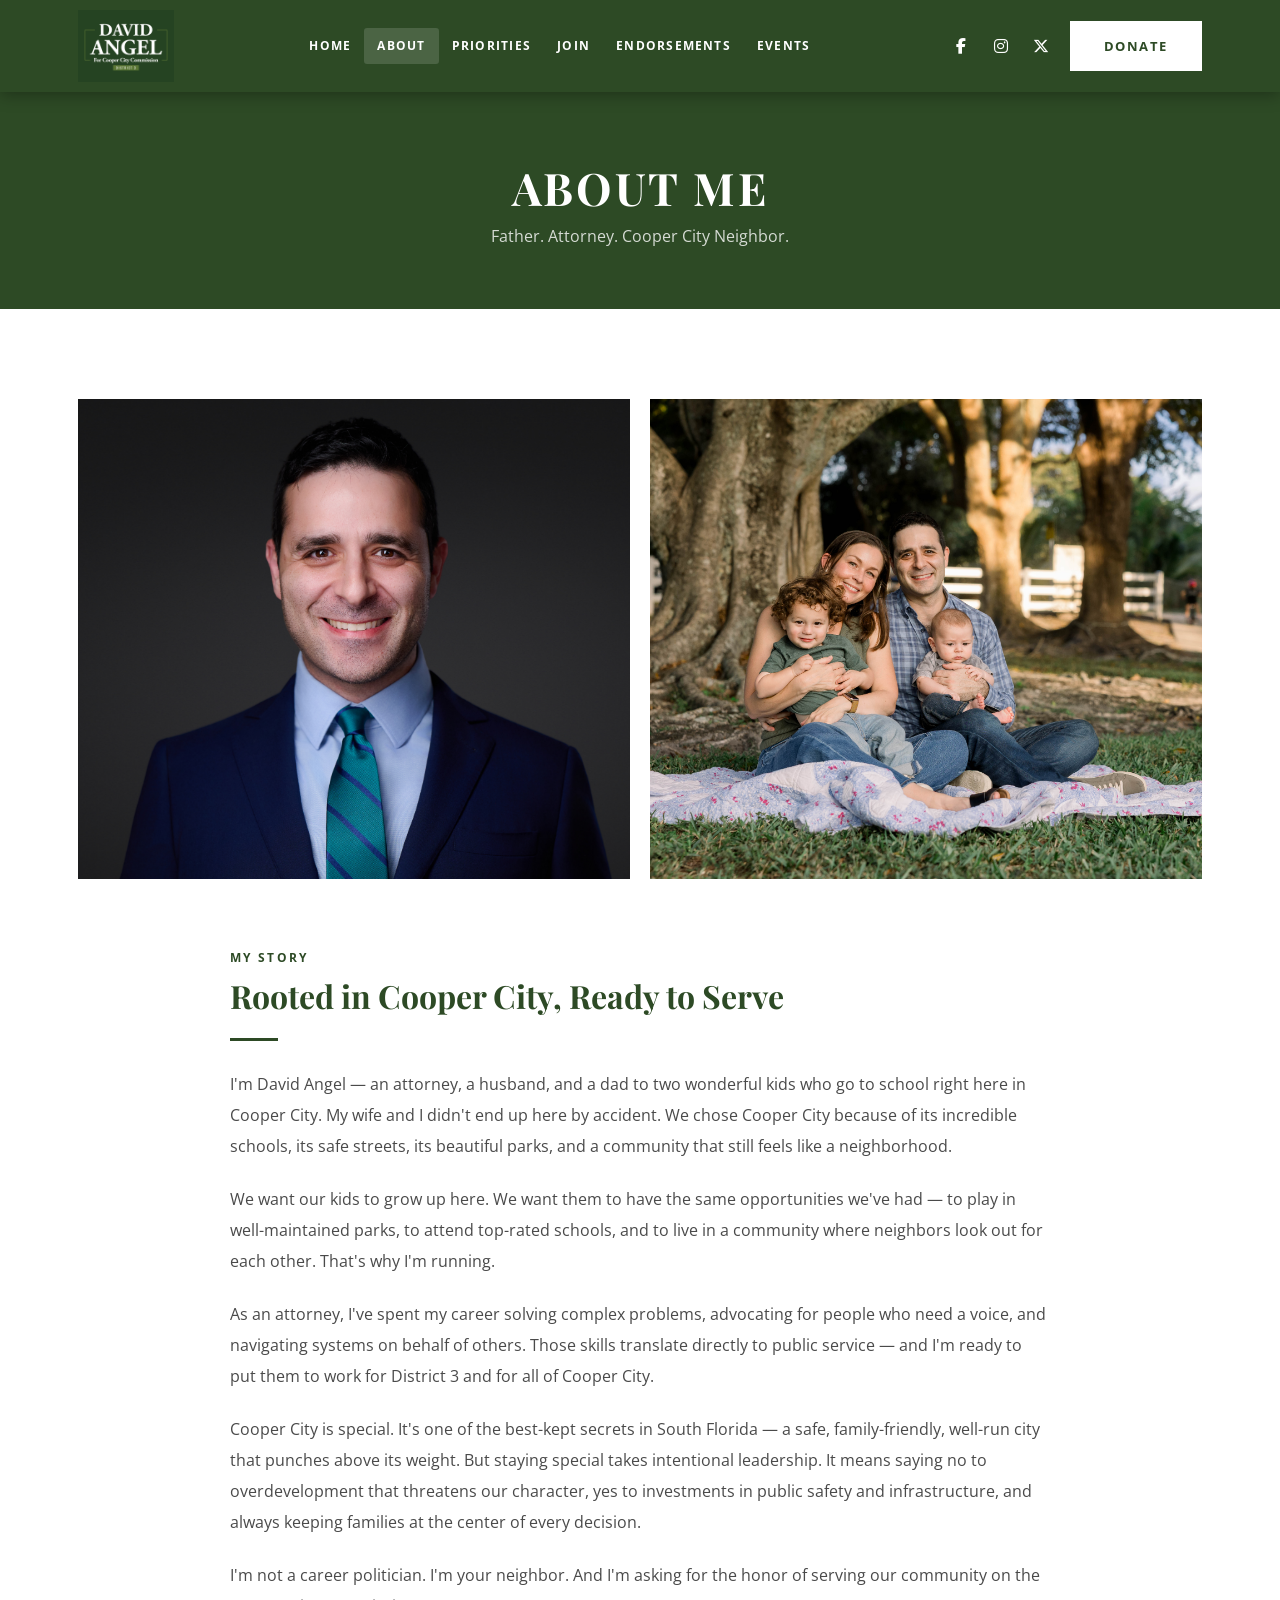
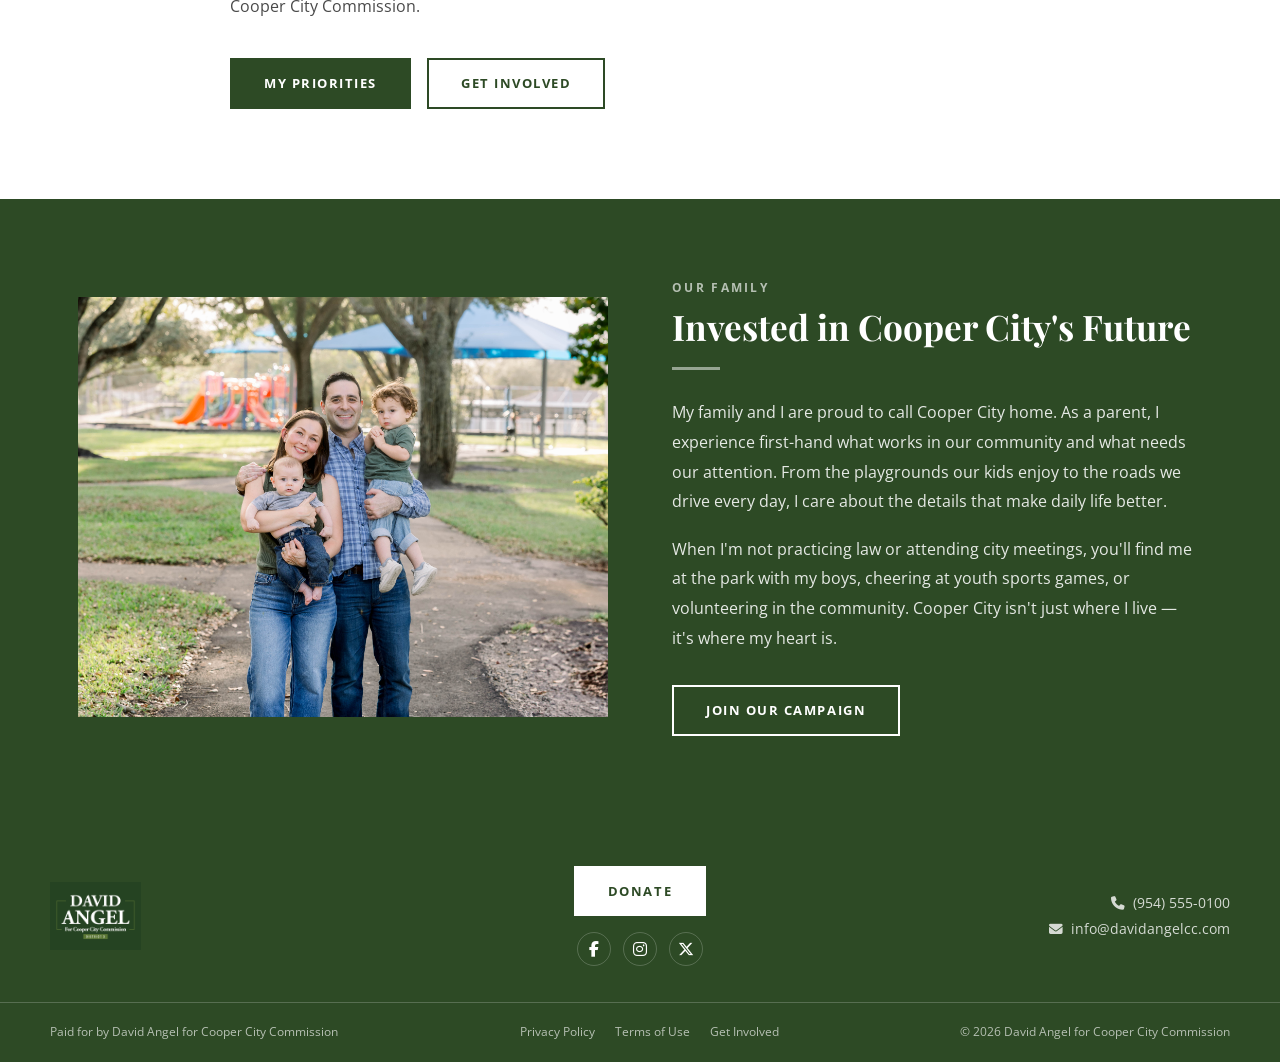
==== about.html @ 79b76c35 "Initial campaign website launch Full static site for David Angel for Cooper City Commission, Distric" ====
<!DOCTYPE html>
<html lang="en">
<head>
  <meta charset="UTF-8" />
  <meta name="viewport" content="width=device-width, initial-scale=1.0" />
  <title>About David Angel — Cooper City Commission District 3</title>
  <meta name="description" content="Learn about David Angel — attorney, father, and Cooper City resident running for Commissioner, District 3." />

  <link rel="preconnect" href="https://fonts.googleapis.com" />
  <link rel="preconnect" href="https://fonts.gstatic.com" crossorigin />
  <link href="https://fonts.googleapis.com/css2?family=Playfair+Display:ital,wght@0,700;0,800;1,700&family=Open+Sans:wght@400;600;700&display=swap" rel="stylesheet" />
  <link rel="stylesheet" href="https://cdnjs.cloudflare.com/ajax/libs/font-awesome/6.5.0/css/all.min.css" crossorigin="anonymous" />
  <link rel="stylesheet" href="css/styles.css" />
</head>
<body>

  <!-- ═══════════════════════════════ HEADER ═══════════════════════════════ -->
  <header class="site-header">
    <div class="header-inner">
      <div class="logo">
        <a href="index.html" aria-label="David Angel for Cooper City Commission — Home">
          <img src="images/ANGEL-BRANDING-FINAL-GREEN copy.png" alt="David Angel for Cooper City Commission, District 3" />
        </a>
      </div>
      <nav class="site-nav" id="site-nav" aria-label="Main navigation">
        <a href="index.html">Home</a>
        <a href="about.html" class="active">About</a>
        <a href="priorities.html">Priorities</a>
        <a href="join.html">Join</a>
        <a href="endorsements.html">Endorsements</a>
        <a href="events.html">Events</a>
      </nav>
      <div class="header-right">
        <div class="social-bar" aria-label="Social media links">
          <a href="#" aria-label="Facebook" target="_blank" rel="noopener"><i class="fab fa-facebook-f"></i></a>
          <a href="#" aria-label="Instagram" target="_blank" rel="noopener"><i class="fab fa-instagram"></i></a>
          <a href="#" aria-label="X / Twitter" target="_blank" rel="noopener"><i class="fab fa-x-twitter"></i></a>
        </div>
        <a href="join.html#donate" class="btn btn-white">Donate</a>
        <button class="hamburger" id="hamburger" aria-label="Toggle navigation" aria-expanded="false" aria-controls="site-nav">
          <span></span><span></span><span></span>
        </button>
      </div>
    </div>
  </header>

  <!-- ════════════════════════════ PAGE HEADER ═════════════════════════════ -->
  <div class="page-header">
    <h1>About Me</h1>
    <p>Father. Attorney. Cooper City Neighbor.</p>
  </div>

  <!-- ══════════════════════════════ PHOTOS ════════════════════════════════ -->
  <section class="section-pad" style="background:var(--white);">
    <div class="container">

      <div class="about-photos">
        <img src="images/About Me top.jpg" alt="David Angel — professional portrait" />
        <img src="images/About Me Bottom.jpg" alt="David Angel with his family" />
      </div>

      <!-- Bio -->
      <div class="about-bio">
        <span class="section-label">My Story</span>
        <h2>Rooted in Cooper City, Ready to Serve</h2>
        <div class="rule"></div>

        <p>
          I'm David Angel — an attorney, a husband, and a dad to two wonderful kids who go to school right here in Cooper City. My wife and I didn't end up here by accident. We chose Cooper City because of its incredible schools, its safe streets, its beautiful parks, and a community that still feels like a neighborhood.
        </p>

        <p>
          We want our kids to grow up here. We want them to have the same opportunities we've had — to play in well-maintained parks, to attend top-rated schools, and to live in a community where neighbors look out for each other. That's why I'm running.
        </p>

        <p>
          As an attorney, I've spent my career solving complex problems, advocating for people who need a voice, and navigating systems on behalf of others. Those skills translate directly to public service — and I'm ready to put them to work for District 3 and for all of Cooper City.
        </p>

        <p>
          Cooper City is special. It's one of the best-kept secrets in South Florida — a safe, family-friendly, well-run city that punches above its weight. But staying special takes intentional leadership. It means saying no to overdevelopment that threatens our character, yes to investments in public safety and infrastructure, and always keeping families at the center of every decision.
        </p>

        <p>
          I'm not a career politician. I'm your neighbor. And I'm asking for the honor of serving our community on the Cooper City Commission.
        </p>

        <div style="display:flex;gap:16px;flex-wrap:wrap;margin-top:36px;">
          <a href="priorities.html" class="btn btn-green">My Priorities</a>
          <a href="join.html" class="btn btn-outline-green">Get Involved</a>
        </div>
      </div>

    </div>
  </section>

  <!-- ══════════════════════════ FAMILY SECTION ═════════════════════════════ -->
  <section style="background:var(--green);color:var(--white);padding:80px 28px;">
    <div class="container">
      <div class="two-col">

        <div class="col-img">
          <img src="images/Home Page Bottom Right.jpg" alt="David Angel and family at Cooper City park" style="width:100%;height:420px;object-fit:cover;" />
        </div>

        <div class="col-text">
          <span class="section-label white">Our Family</span>
          <h2 style="font-size:2.2rem;margin-bottom:20px;">Invested in Cooper City's Future</h2>
          <div class="rule white"></div>
          <p style="opacity:0.88;line-height:1.85;margin-bottom:18px;">
            My family and I are proud to call Cooper City home. As a parent, I experience first-hand what works in our community and what needs our attention. From the playgrounds our kids enjoy to the roads we drive every day, I care about the details that make daily life better.
          </p>
          <p style="opacity:0.88;line-height:1.85;margin-bottom:32px;">
            When I'm not practicing law or attending city meetings, you'll find me at the park with my boys, cheering at youth sports games, or volunteering in the community. Cooper City isn't just where I live — it's where my heart is.
          </p>
          <a href="join.html" class="btn btn-outline-white">Join Our Campaign</a>
        </div>

      </div>
    </div>
  </section>

  <!-- ═══════════════════════════════ FOOTER ═══════════════════════════════ -->
  <footer class="site-footer">
    <div class="footer-top">
      <div class="footer-top-inner">
        <div class="footer-logo">
          <img src="images/ANGEL-BRANDING-FINAL-GREEN copy.png" alt="David Angel for Cooper City Commission" />
        </div>
        <div class="footer-donate">
          <a href="join.html#donate" class="btn btn-white footer-donate-btn">Donate</a>
          <div class="footer-social" aria-label="Social media">
            <a href="#" aria-label="Facebook" target="_blank" rel="noopener"><i class="fab fa-facebook-f"></i></a>
            <a href="#" aria-label="Instagram" target="_blank" rel="noopener"><i class="fab fa-instagram"></i></a>
            <a href="#" aria-label="X / Twitter" target="_blank" rel="noopener"><i class="fab fa-x-twitter"></i></a>
          </div>
        </div>
        <div class="footer-contact">
          <a href="tel:9545550100"><i class="fas fa-phone" aria-hidden="true"></i>&nbsp; (954) 555-0100</a><br/>
          <a href="mailto:info@davidangelcc.com"><i class="fas fa-envelope" aria-hidden="true"></i>&nbsp; info@davidangelcc.com</a>
        </div>
      </div>
    </div>
    <div class="footer-bottom">
      <div class="footer-bottom-inner">
        <span>Paid for by David Angel for Cooper City Commission</span>
        <div class="footer-links">
          <a href="privacy.html">Privacy Policy</a>
          <a href="privacy.html#terms">Terms of Use</a>
          <a href="join.html">Get Involved</a>
        </div>
        <span>&copy; 2026 David Angel for Cooper City Commission</span>
      </div>
    </div>
  </footer>

  <script src="js/main.js"></script>
</body>
</html>
---- css/styles.css ----
/* ============================================================
   DAVID ANGEL FOR COOPER CITY COMMISSION
   Primary: #2D4A25 (Forest Green)  |  Secondary: #FFFFFF
   ============================================================ */

:root {
  --green:       #2D4A25;
  --green-dark:  #1e3319;
  --green-mid:   #3a5e30;
  --green-light: #4a7a3d;
  --white:       #ffffff;
  --off-white:   #f5f3ee;
  --cream:       #ede9e0;
  --text-dark:   #1a1a1a;
  --text-mid:    #4a4a4a;
  --text-light:  #767676;
  --rule:        rgba(45, 74, 37, 0.15);
  --rule-white:  rgba(255, 255, 255, 0.2);
}

/* ── RESET & BASE ───────────────────────────────────────────── */
*, *::before, *::after { margin: 0; padding: 0; box-sizing: border-box; }

html { scroll-behavior: smooth; font-size: 16px; }

body {
  font-family: 'Open Sans', system-ui, sans-serif;
  color: var(--text-dark);
  background: var(--off-white);
  line-height: 1.6;
  -webkit-font-smoothing: antialiased;
}

img { display: block; max-width: 100%; }

a { color: inherit; }

/* ── TYPOGRAPHY ─────────────────────────────────────────────── */
h1, h2, h3, h4 {
  font-family: 'Playfair Display', Georgia, serif;
  line-height: 1.15;
}

/* ── UTILITY CLASSES ────────────────────────────────────────── */
.container {
  max-width: 1180px;
  margin: 0 auto;
  padding: 0 28px;
}

.section-pad { padding: 90px 28px; }

.two-col {
  display: grid;
  grid-template-columns: 1fr 1fr;
  gap: 64px;
  align-items: center;
}

.two-col.reverse { grid-auto-flow: dense; }
.two-col.reverse .col-img { grid-column: 1; }
.two-col.reverse .col-text { grid-column: 2; }

/* ── BUTTONS ────────────────────────────────────────────────── */
.btn {
  display: inline-block;
  font-family: 'Open Sans', sans-serif;
  font-size: 0.8rem;
  font-weight: 700;
  letter-spacing: 0.12em;
  text-transform: uppercase;
  text-decoration: none;
  padding: 13px 32px;
  border: 2px solid transparent;
  cursor: pointer;
  transition: background 0.22s, color 0.22s, border-color 0.22s, transform 0.12s;
}

.btn:active { transform: translateY(1px); }

.btn-white {
  background: var(--white);
  color: var(--green);
  border-color: var(--white);
}
.btn-white:hover {
  background: var(--off-white);
  border-color: var(--off-white);
}

.btn-green {
  background: var(--green);
  color: var(--white);
  border-color: var(--green);
}
.btn-green:hover {
  background: var(--green-dark);
  border-color: var(--green-dark);
}

.btn-outline-white {
  background: transparent;
  color: var(--white);
  border-color: var(--white);
}
.btn-outline-white:hover {
  background: var(--white);
  color: var(--green);
}

.btn-outline-green {
  background: transparent;
  color: var(--green);
  border-color: var(--green);
}
.btn-outline-green:hover {
  background: var(--green);
  color: var(--white);
}

/* ── HEADER ─────────────────────────────────────────────────── */
.site-header {
  background: var(--green);
  position: sticky;
  top: 0;
  z-index: 1000;
  box-shadow: 0 2px 16px rgba(0,0,0,0.35);
}

.header-inner {
  max-width: 1180px;
  margin: 0 auto;
  padding: 10px 28px;
  display: flex;
  align-items: center;
  justify-content: space-between;
  gap: 16px;
}

.logo { flex-shrink: 0; }
.logo a { display: block; }
.logo img { height: 72px; width: auto; }

/* Nav */
.site-nav { display: flex; align-items: center; }

.site-nav a {
  color: var(--white);
  text-decoration: none;
  font-size: 0.78rem;
  font-weight: 700;
  letter-spacing: 0.1em;
  text-transform: uppercase;
  padding: 8px 13px;
  border-radius: 3px;
  transition: background 0.2s;
}

.site-nav a:hover,
.site-nav a.active {
  background: rgba(255,255,255,0.14);
}

/* Header right */
.header-right {
  display: flex;
  align-items: center;
  gap: 14px;
  flex-shrink: 0;
}

.social-bar {
  display: flex;
  gap: 10px;
}

.social-bar a {
  color: var(--white);
  text-decoration: none;
  font-size: 1rem;
  width: 30px;
  height: 30px;
  display: flex;
  align-items: center;
  justify-content: center;
  border-radius: 50%;
  transition: background 0.2s;
}

.social-bar a:hover { background: rgba(255,255,255,0.15); }

/* Hamburger */
.hamburger {
  display: none;
  flex-direction: column;
  gap: 5px;
  background: none;
  border: none;
  cursor: pointer;
  padding: 6px;
  border-radius: 4px;
}
.hamburger span {
  display: block;
  width: 24px;
  height: 2px;
  background: var(--white);
  border-radius: 2px;
  transition: 0.3s;
}
.hamburger.open span:nth-child(1) { transform: rotate(45deg) translate(5px, 5px); }
.hamburger.open span:nth-child(2) { opacity: 0; }
.hamburger.open span:nth-child(3) { transform: rotate(-45deg) translate(5px, -5px); }

/* ── HERO ────────────────────────────────────────────────────── */
.hero {
  background-color: var(--off-white);
  background-image:
    linear-gradient(rgba(245, 243, 238, 0.88), rgba(245, 243, 238, 0.88)),
    url('../images/hero-bg-suburban-homes.jpg');
  background-size: cover;
  background-position: center;
  color: var(--text-dark);
  overflow: hidden;
}

.hero-inner {
  max-width: 1180px;
  margin: 0 auto;
  display: grid;
  grid-template-columns: 1fr 1fr;
  min-height: 580px;
}

.hero-text {
  display: flex;
  flex-direction: column;
  justify-content: center;
  padding: 70px 60px 70px 28px;
}

.hero-eyebrow {
  font-size: 0.75rem;
  font-weight: 700;
  letter-spacing: 0.18em;
  text-transform: uppercase;
  color: var(--green);
  margin-bottom: 18px;
  display: flex;
  align-items: center;
  gap: 10px;
}

.hero-eyebrow::before {
  content: '';
  display: block;
  width: 30px;
  height: 2px;
  background: var(--green);
  opacity: 0.5;
}

.hero-text h1 {
  font-size: 3.4rem;
  font-weight: 700;
  line-height: 1.05;
  text-transform: uppercase;
  letter-spacing: 0.02em;
  margin-bottom: 20px;
  color: var(--green);
}

.hero-text .subhead {
  font-family: 'Open Sans', sans-serif;
  font-size: 1rem;
  font-weight: 400;
  letter-spacing: 0.05em;
  text-transform: uppercase;
  color: var(--text-mid);
  margin-bottom: 32px;
  line-height: 1.6;
}

.hero-contact {
  font-size: 0.83rem;
  color: var(--text-light);
  margin-bottom: 36px;
  display: flex;
  gap: 24px;
  flex-wrap: wrap;
}

.hero-contact a {
  text-decoration: none;
  color: var(--text-mid);
  display: flex;
  align-items: center;
  gap: 7px;
  transition: color 0.2s;
}
.hero-contact a i { color: var(--green); }
.hero-contact a:hover { color: var(--green); }

.hero-cta { display: flex; gap: 14px; flex-wrap: wrap; }

.hero-image {
  position: relative;
  overflow: hidden;
}
.hero-image img {
  width: 100%;
  height: 100%;
  object-fit: cover;
  object-position: top center;
}

/* ── PAGE HEADER (inner pages) ──────────────────────────────── */
.page-header {
  background: var(--green);
  color: var(--white);
  padding: 70px 28px 60px;
  text-align: center;
}
.page-header h1 {
  font-size: 2.8rem;
  text-transform: uppercase;
  letter-spacing: 0.06em;
  margin-bottom: 10px;
}
.page-header p {
  font-size: 1rem;
  opacity: 0.8;
  max-width: 560px;
  margin: 0 auto;
}

/* ── DIVIDER ────────────────────────────────────────────────── */
.rule {
  width: 48px;
  height: 3px;
  background: var(--green);
  margin: 0 0 28px;
}
.rule.white {
  background: rgba(255,255,255,0.5);
}
.rule.center { margin: 0 auto 28px; }

/* ── SECTION: ABOUT INTRO (Home) ───────────────────────────── */
.section-about {
  background: var(--white);
}

.section-about .col-text h2 {
  font-size: 2.2rem;
  color: var(--green);
  margin-bottom: 24px;
}
.section-about .col-text p {
  color: var(--text-mid);
  font-size: 1rem;
  line-height: 1.85;
  margin-bottom: 18px;
}
.section-about .col-img img {
  width: 100%;
  height: 480px;
  object-fit: cover;
  object-position: top center;
}

/* ── SECTION: PRIORITIES (Home) ─────────────────────────────── */
.section-priorities {
  background: var(--off-white);
  color: var(--text-dark);
}

.section-priorities .col-text h2 {
  font-size: 2.2rem;
  text-transform: uppercase;
  letter-spacing: 0.04em;
  margin-bottom: 28px;
  color: var(--green);
}

.priority-list {
  list-style: none;
  margin-bottom: 36px;
}
.priority-list li {
  padding: 16px 0;
  border-bottom: 1px solid var(--rule);
  font-size: 0.9rem;
  font-weight: 700;
  letter-spacing: 0.1em;
  text-transform: uppercase;
  display: flex;
  align-items: center;
  gap: 14px;
  color: var(--text-dark);
}
.priority-list li:first-child { border-top: 1px solid var(--rule); }
.priority-list li .icon {
  width: 36px;
  height: 36px;
  border-radius: 50%;
  background: var(--green);
  color: var(--white);
  display: flex;
  align-items: center;
  justify-content: center;
  flex-shrink: 0;
  font-size: 0.9rem;
}

.section-priorities .col-img img {
  width: 100%;
  height: 480px;
  object-fit: cover;
}

/* ── SECTION: JOIN / CTA (Home) ─────────────────────────────── */
.section-join-home {
  background: var(--white);
}

.section-join-home .container {
  max-width: 1180px;
  margin: 0 auto;
}

/* Signup card */
.signup-card {
  background: var(--white);
  padding: 44px 40px;
  box-shadow: 0 4px 24px rgba(0,0,0,0.07);
}

.signup-card h3 {
  font-size: 1.5rem;
  color: var(--green);
  margin-bottom: 6px;
}
.signup-card .card-sub {
  font-size: 0.85rem;
  color: var(--text-light);
  margin-bottom: 28px;
}

.form-group { margin-bottom: 16px; }

.form-group label {
  display: block;
  font-size: 0.72rem;
  font-weight: 700;
  letter-spacing: 0.1em;
  text-transform: uppercase;
  color: var(--text-mid);
  margin-bottom: 6px;
}

.form-group input,
.form-group select,
.form-group textarea {
  width: 100%;
  padding: 11px 15px;
  border: 1px solid #d4d0c8;
  font-family: 'Open Sans', sans-serif;
  font-size: 0.95rem;
  color: var(--text-dark);
  background: var(--white);
  outline: none;
  border-radius: 2px;
  transition: border-color 0.2s;
}

.form-group input:focus,
.form-group select:focus,
.form-group textarea:focus {
  border-color: var(--green);
}

.form-row {
  display: grid;
  grid-template-columns: 1fr 1fr;
  gap: 14px;
}

.btn-submit {
  width: 100%;
  margin-top: 8px;
  padding: 14px;
  font-size: 0.82rem;
}

.legal-copy {
  font-size: 0.68rem;
  color: var(--text-light);
  margin-top: 14px;
  line-height: 1.5;
}

/* Key dates */
.key-dates-card {
  background: var(--green);
  color: var(--white);
  padding: 44px 40px;
  height: 100%;
}

.key-dates-card h3 {
  font-size: 1.5rem;
  text-transform: uppercase;
  letter-spacing: 0.06em;
  margin-bottom: 28px;
}

.date-item {
  display: flex;
  gap: 18px;
  align-items: flex-start;
  padding: 16px 0;
  border-bottom: 1px solid var(--rule-white);
}
.date-item:first-of-type { border-top: 1px solid var(--rule-white); }

.date-box {
  background: rgba(255,255,255,0.12);
  padding: 8px 10px;
  text-align: center;
  min-width: 52px;
  flex-shrink: 0;
}
.date-box .month {
  display: block;
  font-size: 0.6rem;
  text-transform: uppercase;
  letter-spacing: 0.12em;
  opacity: 0.8;
}
.date-box .day {
  display: block;
  font-family: 'Playfair Display', serif;
  font-size: 1.5rem;
  font-weight: 700;
  line-height: 1.1;
}

.date-info .event-name {
  font-weight: 700;
  font-size: 0.85rem;
  letter-spacing: 0.04em;
  text-transform: uppercase;
  display: block;
  margin-bottom: 3px;
}
.date-info .event-desc {
  font-size: 0.8rem;
  opacity: 0.75;
}

/* ── FOOTER ─────────────────────────────────────────────────── */
.site-footer {
  background: var(--green);
  color: var(--white);
}

.footer-top {
  padding: 50px 28px 36px;
  border-bottom: 1px solid var(--rule-white);
}

.footer-top-inner {
  max-width: 1180px;
  margin: 0 auto;
  display: grid;
  grid-template-columns: 1fr auto 1fr;
  gap: 40px;
  align-items: center;
}

.footer-logo img { height: 68px; width: auto; }

.footer-donate { text-align: center; }

.footer-contact {
  text-align: right;
  font-size: 0.85rem;
  line-height: 1.9;
  opacity: 0.8;
}
.footer-contact a {
  text-decoration: none;
  transition: opacity 0.2s;
}
.footer-contact a:hover { opacity: 1; }

.footer-donate-btn {
  display: block;
  margin-bottom: 16px;
}

.footer-social { display: flex; justify-content: center; gap: 12px; }

.footer-social a {
  color: var(--white);
  text-decoration: none;
  font-size: 1rem;
  width: 34px;
  height: 34px;
  display: flex;
  align-items: center;
  justify-content: center;
  border-radius: 50%;
  border: 1px solid var(--rule-white);
  transition: background 0.2s, border-color 0.2s;
}
.footer-social a:hover {
  background: rgba(255,255,255,0.15);
  border-color: rgba(255,255,255,0.4);
}

.footer-bottom {
  padding: 20px 28px;
}
.footer-bottom-inner {
  max-width: 1180px;
  margin: 0 auto;
  display: flex;
  justify-content: space-between;
  align-items: center;
  gap: 16px;
  flex-wrap: wrap;
  font-size: 0.73rem;
  opacity: 0.65;
}
.footer-links { display: flex; gap: 20px; flex-wrap: wrap; }
.footer-links a {
  text-decoration: none;
  transition: opacity 0.2s;
}
.footer-links a:hover { opacity: 1; }

/* ── ABOUT PAGE ──────────────────────────────────────────────── */
.about-photos {
  display: grid;
  grid-template-columns: 1fr 1fr;
  gap: 20px;
  margin-bottom: 70px;
}

.about-photos img {
  width: 100%;
  height: 480px;
  object-fit: cover;
  object-position: top center;
}

.about-bio {
  max-width: 820px;
  margin: 0 auto;
}

.about-bio h2 {
  font-size: 2rem;
  color: var(--green);
  margin-bottom: 24px;
}

.about-bio p {
  font-size: 1.02rem;
  line-height: 1.9;
  color: var(--text-mid);
  margin-bottom: 22px;
}

/* ── PRIORITIES PAGE ─────────────────────────────────────────── */
.priority-section {
  padding: 80px 28px;
}
.priority-section:nth-child(even) { background: var(--off-white); }
.priority-section:nth-child(odd) { background: var(--white); }

.priority-section .num {
  font-family: 'Playfair Display', serif;
  font-size: 5rem;
  font-weight: 700;
  color: var(--green);
  opacity: 0.12;
  line-height: 1;
  margin-bottom: -20px;
}

.priority-section h2 {
  font-size: 2rem;
  color: var(--green);
  margin-bottom: 20px;
}

.priority-section p {
  font-size: 1rem;
  line-height: 1.85;
  color: var(--text-mid);
  margin-bottom: 18px;
}

.priority-section img {
  width: 100%;
  height: 420px;
  object-fit: cover;
}

/* ── JOIN PAGE ───────────────────────────────────────────────── */
.join-hero {
  position: relative;
  overflow: hidden;
  min-height: 340px;
  display: flex;
  align-items: center;
  background: var(--green);
}

.join-hero img {
  position: absolute;
  inset: 0;
  width: 100%;
  height: 100%;
  object-fit: cover;
  opacity: 0.2;
}

.join-hero-text {
  position: relative;
  z-index: 2;
  color: var(--white);
  padding: 60px 28px;
  max-width: 660px;
  margin: 0 auto;
  text-align: center;
}

.join-hero-text h1 {
  font-size: 2.6rem;
  text-transform: uppercase;
  letter-spacing: 0.05em;
  margin-bottom: 14px;
}

.join-hero-text p {
  font-size: 1rem;
  opacity: 0.85;
  line-height: 1.7;
}

.join-content {
  background: var(--off-white);
  padding: 80px 28px;
}

.join-inner {
  max-width: 1180px;
  margin: 0 auto;
  display: grid;
  grid-template-columns: 1fr 1fr;
  gap: 60px;
  align-items: start;
}

.join-copy h2 {
  font-size: 2rem;
  color: var(--green);
  margin-bottom: 22px;
}

.join-copy p {
  font-size: 1rem;
  line-height: 1.85;
  color: var(--text-mid);
  margin-bottom: 20px;
}

.join-copy .ways {
  list-style: none;
  margin-top: 28px;
}

.join-copy .ways li {
  display: flex;
  gap: 14px;
  padding: 14px 0;
  border-bottom: 1px solid var(--rule);
  font-size: 0.9rem;
  color: var(--text-mid);
}
.join-copy .ways li:first-child { border-top: 1px solid var(--rule); }

.join-copy .ways li .way-icon {
  color: var(--green);
  font-size: 1rem;
  margin-top: 2px;
  flex-shrink: 0;
}

.join-copy .ways li strong { display: block; color: var(--green); margin-bottom: 3px; }

/* ── ENDORSEMENTS PAGE ───────────────────────────────────────── */
.endorsements-section {
  padding: 80px 28px;
  background: var(--white);
}

.endorsement-group {
  margin-bottom: 56px;
}

.endorsement-group:last-child { margin-bottom: 0; }

.endorsement-type {
  display: inline-block;
  font-size: 0.72rem;
  font-weight: 700;
  letter-spacing: 0.14em;
  text-transform: uppercase;
  color: var(--white);
  background: var(--green);
  padding: 6px 20px;
  margin-bottom: 24px;
}

.endorsement-list {
  list-style: none;
  display: grid;
  grid-template-columns: repeat(auto-fill, minmax(280px, 1fr));
  gap: 0;
  border-top: 1px solid var(--rule);
}

.endorsement-list li {
  padding: 16px 20px;
  border-bottom: 1px solid var(--rule);
  border-right: 1px solid var(--rule);
  font-size: 0.95rem;
  color: var(--text-mid);
  display: flex;
  flex-direction: column;
}

.endorsement-list li strong {
  color: var(--text-dark);
  font-weight: 700;
}

.endorsement-list li span {
  font-size: 0.8rem;
  opacity: 0.7;
  margin-top: 2px;
}

/* ── EVENTS PAGE ─────────────────────────────────────────────── */
.events-section {
  padding: 80px 28px;
  background: var(--white);
}

.events-grid {
  max-width: 900px;
  margin: 0 auto;
}

.event-card {
  display: flex;
  gap: 28px;
  padding: 28px 0;
  border-bottom: 1px solid var(--rule);
  align-items: flex-start;
}
.event-card:first-child { border-top: 1px solid var(--rule); }

.event-date-block {
  background: var(--green);
  color: var(--white);
  text-align: center;
  padding: 14px 18px;
  min-width: 70px;
  flex-shrink: 0;
}
.event-date-block .month {
  font-size: 0.62rem;
  text-transform: uppercase;
  letter-spacing: 0.14em;
  display: block;
  opacity: 0.8;
}
.event-date-block .day {
  font-family: 'Playfair Display', serif;
  font-size: 2rem;
  font-weight: 700;
  line-height: 1;
  display: block;
}

.event-info h3 {
  font-size: 1.2rem;
  color: var(--green);
  margin-bottom: 8px;
}

.event-meta {
  font-size: 0.8rem;
  color: var(--text-light);
  margin-bottom: 10px;
  display: flex;
  gap: 16px;
  flex-wrap: wrap;
}
.event-meta span { display: flex; align-items: center; gap: 6px; }

.event-info p {
  font-size: 0.9rem;
  color: var(--text-mid);
  line-height: 1.6;
}

/* ── PRIVACY PAGE ────────────────────────────────────────────── */
.privacy-content {
  max-width: 760px;
  margin: 0 auto;
  padding: 80px 28px;
}
.privacy-content h2 { font-size: 1.4rem; color: var(--green); margin: 32px 0 12px; }
.privacy-content p { font-size: 0.95rem; color: var(--text-mid); line-height: 1.85; margin-bottom: 16px; }

/* ── BANNER STRIP ─────────────────────────────────────────────── */
.banner-strip {
  background: var(--green-dark);
  color: var(--white);
  text-align: center;
  padding: 22px 28px;
  font-size: 0.9rem;
  letter-spacing: 0.05em;
}
.banner-strip strong { font-weight: 700; }
.banner-strip a { color: var(--white); font-weight: 700; text-decoration: underline; }

/* ── SECTION HEADING STYLE ──────────────────────────────────── */
.section-label {
  font-size: 0.72rem;
  font-weight: 700;
  letter-spacing: 0.2em;
  text-transform: uppercase;
  color: var(--green);
  display: block;
  margin-bottom: 10px;
}
.section-label.white { color: rgba(255,255,255,0.65); }

/* ── RESPONSIVE ─────────────────────────────────────────────── */
@media (max-width: 960px) {
  .site-nav {
    display: none;
    position: absolute;
    top: 100%;
    left: 0;
    right: 0;
    background: var(--green-dark);
    flex-direction: column;
    align-items: stretch;
    padding: 8px 0;
    box-shadow: 0 8px 20px rgba(0,0,0,0.3);
  }

  .site-nav.open { display: flex; }

  .site-nav a {
    padding: 14px 24px;
    border-radius: 0;
    font-size: 0.85rem;
  }

  .hamburger { display: flex; }

  .hero-inner {
    grid-template-columns: 1fr;
    min-height: auto;
  }

  .hero-text {
    padding: 52px 28px 40px;
    order: 1;
  }

  .hero-image {
    order: 2;
    height: 380px;
  }

  .hero-text h1 { font-size: 2.4rem; }

  .two-col {
    grid-template-columns: 1fr;
    gap: 36px;
  }

  .two-col.reverse .col-img { grid-column: auto; }
  .two-col.reverse .col-text { grid-column: auto; }

  .section-about .col-img img { height: 360px; }
  .section-priorities .col-img img { height: 360px; }

  .about-photos { grid-template-columns: 1fr; }
  .about-photos img { height: 360px; }

  .join-inner { grid-template-columns: 1fr; }

  .footer-top-inner {
    grid-template-columns: 1fr;
    text-align: center;
  }
  .footer-contact { text-align: center; }
  .footer-logo img { margin: 0 auto; }

  .section-pad { padding: 60px 28px; }
}

@media (max-width: 640px) {
  .header-right .btn { display: none; }
  .hero-text h1 { font-size: 2rem; }
  .page-header h1 { font-size: 2rem; }
  .hero-contact { flex-direction: column; gap: 10px; }
  .form-row { grid-template-columns: 1fr; }
  .footer-bottom-inner { flex-direction: column; text-align: center; }
  .signup-card { padding: 28px 22px; }
  .key-dates-card { padding: 28px 22px; }
  .event-card { flex-direction: column; gap: 16px; }
  .priority-section img { height: 300px; }
}
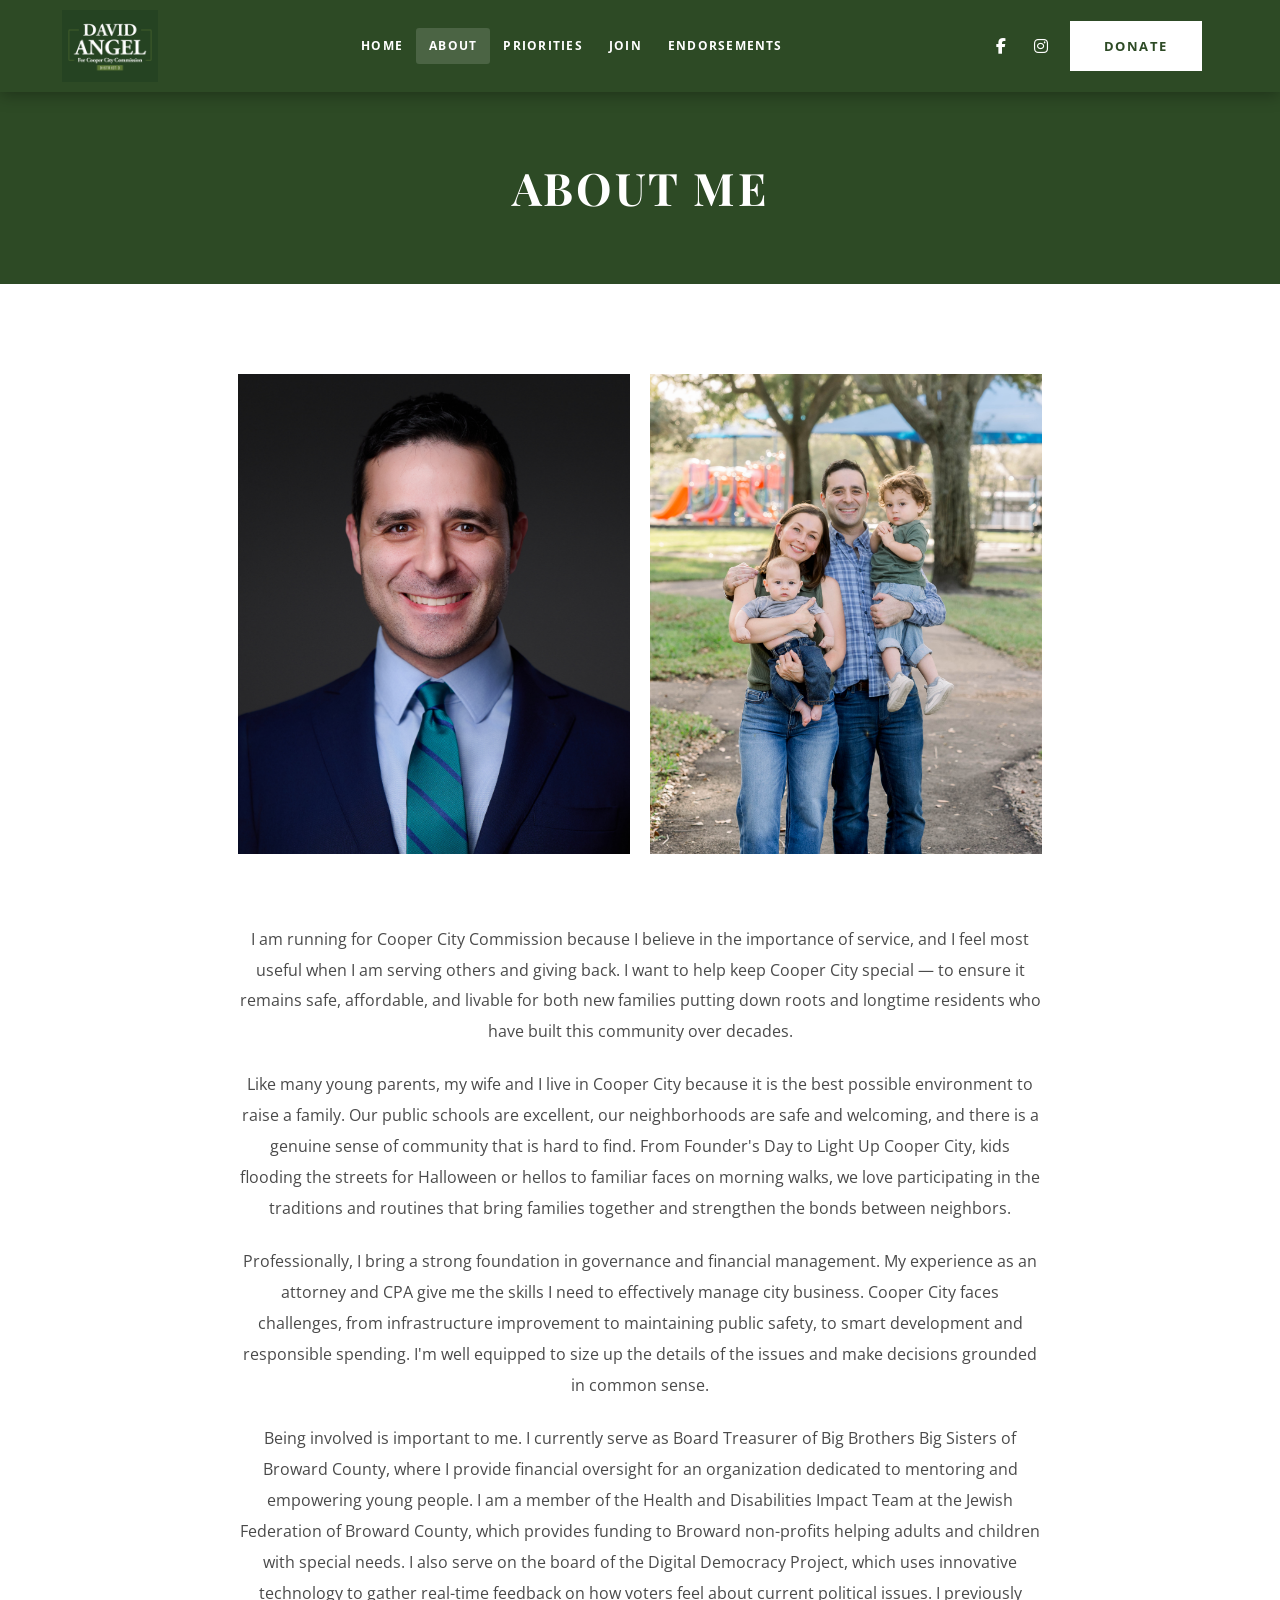
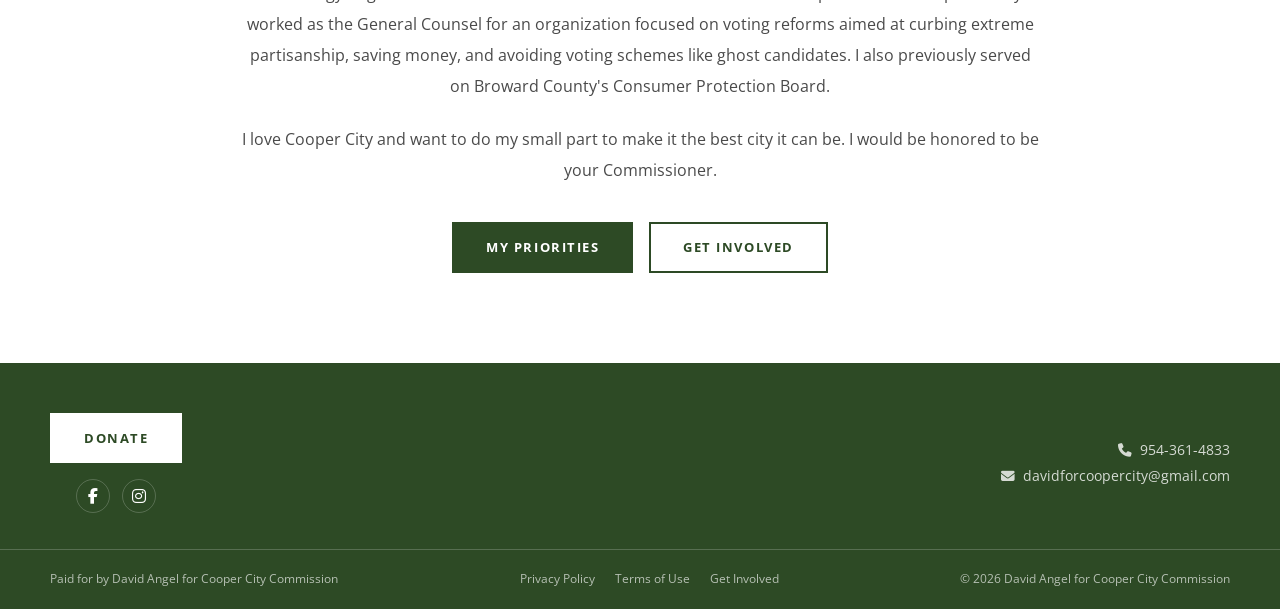
==== commit 8f93ea8e: "updates with new feedback" ====
--- a/about.html
+++ b/about.html
@@ -19,7 +19,7 @@
     <div class="header-inner">
       <div class="logo">
         <a href="index.html" aria-label="David Angel for Cooper City Commission — Home">
-          <img src="images/ANGEL-BRANDING-FINAL-GREEN copy.png" alt="David Angel for Cooper City Commission, District 3" />
+          <img src="images/angel-branding-final-green-copy.png" alt="David Angel for Cooper City Commission, District 3" />
         </a>
       </div>
       <nav class="site-nav" id="site-nav" aria-label="Main navigation">
@@ -28,15 +28,14 @@
         <a href="priorities.html">Priorities</a>
         <a href="join.html">Join</a>
         <a href="endorsements.html">Endorsements</a>
-        <a href="events.html">Events</a>
+        <a href="events.html" style="display:none;">Events</a>
       </nav>
       <div class="header-right">
         <div class="social-bar" aria-label="Social media links">
-          <a href="#" aria-label="Facebook" target="_blank" rel="noopener"><i class="fab fa-facebook-f"></i></a>
-          <a href="#" aria-label="Instagram" target="_blank" rel="noopener"><i class="fab fa-instagram"></i></a>
-          <a href="#" aria-label="X / Twitter" target="_blank" rel="noopener"><i class="fab fa-x-twitter"></i></a>
+          <a href="https://www.facebook.com/davidangelforcoopercity/" aria-label="Facebook" target="_blank" rel="noopener"><i class="fab fa-facebook-f"></i></a>
+          <a href="https://www.instagram.com/davidforcoopercity/" aria-label="Instagram" target="_blank" rel="noopener"><i class="fab fa-instagram"></i></a>
         </div>
-        <a href="join.html#donate" class="btn btn-white">Donate</a>
+        <a href="https://secure.anedot.com/david-angel-for-cooper-city-commission-9b75504b-1ee2-4fb7-9f40-5813d05e047b/davidangelforcoopercity?exitIntent=true" class="btn btn-white">Donate</a>
         <button class="hamburger" id="hamburger" aria-label="Toggle navigation" aria-expanded="false" aria-controls="site-nav">
           <span></span><span></span><span></span>
         </button>
@@ -47,45 +46,39 @@
   <!-- ════════════════════════════ PAGE HEADER ═════════════════════════════ -->
   <div class="page-header">
     <h1>About Me</h1>
-    <p>Father. Attorney. Cooper City Neighbor.</p>
   </div>
 
-  <!-- ══════════════════════════════ PHOTOS ════════════════════════════════ -->
+  <!-- ══════════════════════════════ ABOUT CONTENT ════════════════════════ -->
   <section class="section-pad" style="background:var(--white);">
-    <div class="container">
+    <div class="container" style="max-width:860px;">
 
       <div class="about-photos">
-        <img src="images/About Me top.jpg" alt="David Angel — professional portrait" />
-        <img src="images/About Me Bottom.jpg" alt="David Angel with his family" />
+        <img src="images/about-me-top.jpg" alt="David Angel — professional portrait" />
+        <img src="images/full-family-for-about-me.jpg" alt="David Angel with his family at Cooper City park" />
       </div>
 
-      <!-- Bio -->
-      <div class="about-bio">
-        <span class="section-label">My Story</span>
-        <h2>Rooted in Cooper City, Ready to Serve</h2>
-        <div class="rule"></div>
-
+      <div class="about-bio" style="text-align:center;">
         <p>
-          I'm David Angel — an attorney, a husband, and a dad to two wonderful kids who go to school right here in Cooper City. My wife and I didn't end up here by accident. We chose Cooper City because of its incredible schools, its safe streets, its beautiful parks, and a community that still feels like a neighborhood.
+          I am running for Cooper City Commission because I believe in the importance of service, and I feel most useful when I am serving others and giving back. I want to help keep Cooper City special — to ensure it remains safe, affordable, and livable for both new families putting down roots and longtime residents who have built this community over decades.
         </p>
 
         <p>
-          We want our kids to grow up here. We want them to have the same opportunities we've had — to play in well-maintained parks, to attend top-rated schools, and to live in a community where neighbors look out for each other. That's why I'm running.
+          Like many young parents, my wife and I live in Cooper City because it is the best possible environment to raise a family. Our public schools are excellent, our neighborhoods are safe and welcoming, and there is a genuine sense of community that is hard to find. From Founder's Day to Light Up Cooper City, kids flooding the streets for Halloween or hellos to familiar faces on morning walks, we love participating in the traditions and routines that bring families together and strengthen the bonds between neighbors.
         </p>
 
         <p>
-          As an attorney, I've spent my career solving complex problems, advocating for people who need a voice, and navigating systems on behalf of others. Those skills translate directly to public service — and I'm ready to put them to work for District 3 and for all of Cooper City.
+          Professionally, I bring a strong foundation in governance and financial management. My experience as an attorney and CPA give me the skills I need to effectively manage city business. Cooper City faces challenges, from infrastructure improvement to maintaining public safety, to smart development and responsible spending. I'm well equipped to size up the details of the issues and make decisions grounded in common sense.
         </p>
 
         <p>
-          Cooper City is special. It's one of the best-kept secrets in South Florida — a safe, family-friendly, well-run city that punches above its weight. But staying special takes intentional leadership. It means saying no to overdevelopment that threatens our character, yes to investments in public safety and infrastructure, and always keeping families at the center of every decision.
+          Being involved is important to me. I currently serve as Board Treasurer of Big Brothers Big Sisters of Broward County, where I provide financial oversight for an organization dedicated to mentoring and empowering young people. I am a member of the Health and Disabilities Impact Team at the Jewish Federation of Broward County, which provides funding to Broward non-profits helping adults and children with special needs. I also serve on the board of the Digital Democracy Project, which uses innovative technology to gather real-time feedback on how voters feel about current political issues. I previously worked as the General Counsel for an organization focused on voting reforms aimed at curbing extreme partisanship, saving money, and avoiding voting schemes like ghost candidates. I also previously served on Broward County's Consumer Protection Board.
         </p>
 
         <p>
-          I'm not a career politician. I'm your neighbor. And I'm asking for the honor of serving our community on the Cooper City Commission.
+          I love Cooper City and want to do my small part to make it the best city it can be. I would be honored to be your Commissioner.
         </p>
 
-        <div style="display:flex;gap:16px;flex-wrap:wrap;margin-top:36px;">
+        <div style="display:flex;gap:16px;flex-wrap:wrap;margin-top:36px;justify-content:center;">
           <a href="priorities.html" class="btn btn-green">My Priorities</a>
           <a href="join.html" class="btn btn-outline-green">Get Involved</a>
         </div>
@@ -94,50 +87,20 @@
     </div>
   </section>
 
-  <!-- ══════════════════════════ FAMILY SECTION ═════════════════════════════ -->
-  <section style="background:var(--green);color:var(--white);padding:80px 28px;">
-    <div class="container">
-      <div class="two-col">
-
-        <div class="col-img">
-          <img src="images/Home Page Bottom Right.jpg" alt="David Angel and family at Cooper City park" style="width:100%;height:420px;object-fit:cover;" />
-        </div>
-
-        <div class="col-text">
-          <span class="section-label white">Our Family</span>
-          <h2 style="font-size:2.2rem;margin-bottom:20px;">Invested in Cooper City's Future</h2>
-          <div class="rule white"></div>
-          <p style="opacity:0.88;line-height:1.85;margin-bottom:18px;">
-            My family and I are proud to call Cooper City home. As a parent, I experience first-hand what works in our community and what needs our attention. From the playgrounds our kids enjoy to the roads we drive every day, I care about the details that make daily life better.
-          </p>
-          <p style="opacity:0.88;line-height:1.85;margin-bottom:32px;">
-            When I'm not practicing law or attending city meetings, you'll find me at the park with my boys, cheering at youth sports games, or volunteering in the community. Cooper City isn't just where I live — it's where my heart is.
-          </p>
-          <a href="join.html" class="btn btn-outline-white">Join Our Campaign</a>
-        </div>
-
-      </div>
-    </div>
-  </section>
-
   <!-- ═══════════════════════════════ FOOTER ═══════════════════════════════ -->
   <footer class="site-footer">
     <div class="footer-top">
       <div class="footer-top-inner">
-        <div class="footer-logo">
-          <img src="images/ANGEL-BRANDING-FINAL-GREEN copy.png" alt="David Angel for Cooper City Commission" />
-        </div>
         <div class="footer-donate">
-          <a href="join.html#donate" class="btn btn-white footer-donate-btn">Donate</a>
+          <a href="https://secure.anedot.com/david-angel-for-cooper-city-commission-9b75504b-1ee2-4fb7-9f40-5813d05e047b/davidangelforcoopercity?exitIntent=true" class="btn btn-white footer-donate-btn">Donate</a>
           <div class="footer-social" aria-label="Social media">
-            <a href="#" aria-label="Facebook" target="_blank" rel="noopener"><i class="fab fa-facebook-f"></i></a>
-            <a href="#" aria-label="Instagram" target="_blank" rel="noopener"><i class="fab fa-instagram"></i></a>
-            <a href="#" aria-label="X / Twitter" target="_blank" rel="noopener"><i class="fab fa-x-twitter"></i></a>
+            <a href="https://www.facebook.com/davidangelforcoopercity/" aria-label="Facebook" target="_blank" rel="noopener"><i class="fab fa-facebook-f"></i></a>
+            <a href="https://www.instagram.com/davidforcoopercity/" aria-label="Instagram" target="_blank" rel="noopener"><i class="fab fa-instagram"></i></a>
           </div>
         </div>
         <div class="footer-contact">
-          <a href="tel:9545550100"><i class="fas fa-phone" aria-hidden="true"></i>&nbsp; (954) 555-0100</a><br/>
-          <a href="mailto:info@davidangelcc.com"><i class="fas fa-envelope" aria-hidden="true"></i>&nbsp; info@davidangelcc.com</a>
+          <a href="tel:9543614833"><i class="fas fa-phone" aria-hidden="true"></i>&nbsp; 954-361-4833</a><br/>
+          <a href="mailto:davidforcoopercity@gmail.com"><i class="fas fa-envelope" aria-hidden="true"></i>&nbsp; davidforcoopercity@gmail.com</a>
         </div>
       </div>
     </div>
--- a/css/styles.css
+++ b/css/styles.css
@@ -130,7 +130,7 @@
 .header-inner {
   max-width: 1180px;
   margin: 0 auto;
-  padding: 10px 28px;
+  padding: 10px 28px 10px 12px;
   display: flex;
   align-items: center;
   justify-content: space-between;
@@ -216,8 +216,8 @@
 .hero {
   background-color: var(--off-white);
   background-image:
-    linear-gradient(rgba(245, 243, 238, 0.88), rgba(245, 243, 238, 0.88)),
-    url('../images/hero-bg-suburban-homes.jpg');
+    linear-gradient(rgba(245, 243, 238, 0.85), rgba(245, 243, 238, 0.85)),
+    url('../images/bending-tree-canopy.jpg');
   background-size: cover;
   background-position: center;
   color: var(--text-dark);
@@ -230,6 +230,7 @@
   display: grid;
   grid-template-columns: 1fr 1fr;
   min-height: 580px;
+  align-items: center;
 }
 
 .hero-text {
@@ -239,46 +240,45 @@
   padding: 70px 60px 70px 28px;
 }
 
-.hero-eyebrow {
-  font-size: 0.75rem;
+.hero-name {
+  font-size: 4rem;
+  font-weight: 800;
+  line-height: 1.0;
+  text-transform: uppercase;
+  letter-spacing: 0.03em;
+  color: var(--green);
+  margin-bottom: 10px;
+}
+
+.hero-seat {
+  font-family: 'Open Sans', sans-serif;
+  font-size: 0.82rem;
+  font-weight: 400;
+  letter-spacing: 0.08em;
+  text-transform: uppercase;
+  color: var(--text-mid);
+  margin-bottom: 20px;
+  display: flex;
+  align-items: center;
+  gap: 12px;
+}
+
+.hero-seat-line {
+  display: inline-block;
+  width: 28px;
+  height: 1px;
+  background: var(--green);
+  opacity: 0.4;
+}
+
+.hero-tagline {
+  font-family: 'Playfair Display', serif;
+  font-size: 1.8rem;
   font-weight: 700;
-  letter-spacing: 0.18em;
-  text-transform: uppercase;
-  color: var(--green);
-  margin-bottom: 18px;
-  display: flex;
-  align-items: center;
-  gap: 10px;
-}
-
-.hero-eyebrow::before {
-  content: '';
-  display: block;
-  width: 30px;
-  height: 2px;
-  background: var(--green);
-  opacity: 0.5;
-}
-
-.hero-text h1 {
-  font-size: 3.4rem;
-  font-weight: 700;
-  line-height: 1.05;
-  text-transform: uppercase;
-  letter-spacing: 0.02em;
-  margin-bottom: 20px;
-  color: var(--green);
-}
-
-.hero-text .subhead {
-  font-family: 'Open Sans', sans-serif;
-  font-size: 1rem;
-  font-weight: 400;
-  letter-spacing: 0.05em;
-  text-transform: uppercase;
-  color: var(--text-mid);
+  font-style: italic;
+  color: var(--green);
   margin-bottom: 32px;
-  line-height: 1.6;
+  letter-spacing: 0.01em;
 }
 
 .hero-contact {
@@ -306,12 +306,14 @@
 .hero-image {
   position: relative;
   overflow: hidden;
+  padding: 40px 28px 40px 0;
 }
 .hero-image img {
   width: 100%;
-  height: 100%;
+  height: 500px;
   object-fit: cover;
   object-position: top center;
+  border-radius: 2px;
 }
 
 /* ── PAGE HEADER (inner pages) ──────────────────────────────── */
@@ -500,6 +502,78 @@
   line-height: 1.5;
 }
 
+/* Checkbox group */
+.checkbox-group {
+  display: flex;
+  flex-direction: column;
+  gap: 10px;
+  margin-top: 4px;
+}
+
+.checkbox-label {
+  display: flex;
+  align-items: center;
+  gap: 10px;
+  font-size: 0.9rem;
+  color: var(--text-mid);
+  cursor: pointer;
+}
+
+.checkbox-label input[type="checkbox"] {
+  width: 18px;
+  height: 18px;
+  accent-color: var(--green);
+  cursor: pointer;
+  flex-shrink: 0;
+}
+
+/* ── EXPERIENCE GRID ───────────────────────────────────────── */
+.experience-grid {
+  display: grid;
+  grid-template-columns: repeat(auto-fill, minmax(300px, 1fr));
+  gap: 28px;
+  max-width: 1000px;
+  margin: 0 auto;
+}
+
+.experience-item {
+  padding: 28px 24px;
+  border: 1px solid var(--rule);
+  border-radius: 3px;
+  text-align: center;
+  transition: box-shadow 0.2s;
+}
+
+.experience-item:hover {
+  box-shadow: 0 4px 16px rgba(0,0,0,0.06);
+}
+
+.experience-icon {
+  width: 44px;
+  height: 44px;
+  background: var(--green);
+  color: var(--white);
+  border-radius: 50%;
+  display: flex;
+  align-items: center;
+  justify-content: center;
+  margin: 0 auto 16px;
+  font-size: 1rem;
+}
+
+.experience-item h3 {
+  font-size: 1rem;
+  color: var(--green);
+  margin-bottom: 8px;
+  line-height: 1.3;
+}
+
+.experience-item p {
+  font-size: 0.85rem;
+  color: var(--text-mid);
+  line-height: 1.65;
+}
+
 /* Key dates */
 .key-dates-card {
   background: var(--green);
@@ -574,12 +648,10 @@
   max-width: 1180px;
   margin: 0 auto;
   display: grid;
-  grid-template-columns: 1fr auto 1fr;
+  grid-template-columns: auto 1fr;
   gap: 40px;
   align-items: center;
 }
-
-.footer-logo img { height: 68px; width: auto; }
 
 .footer-donate { text-align: center; }
 
@@ -827,33 +899,54 @@
   margin-bottom: 24px;
 }
 
-.endorsement-list {
-  list-style: none;
+.endorsement-cards {
   display: grid;
-  grid-template-columns: repeat(auto-fill, minmax(280px, 1fr));
-  gap: 0;
-  border-top: 1px solid var(--rule);
-}
-
-.endorsement-list li {
-  padding: 16px 20px;
-  border-bottom: 1px solid var(--rule);
-  border-right: 1px solid var(--rule);
-  font-size: 0.95rem;
-  color: var(--text-mid);
+  grid-template-columns: repeat(auto-fill, minmax(220px, 1fr));
+  gap: 28px;
+}
+
+.endorsement-card {
+  background: var(--off-white);
+  border-radius: 6px;
+  padding: 28px 20px;
+  text-align: center;
   display: flex;
   flex-direction: column;
-}
-
-.endorsement-list li strong {
+  align-items: center;
+  gap: 16px;
+}
+
+.endorsement-photo {
+  width: 100px;
+  height: 100px;
+  border-radius: 50%;
+  object-fit: cover;
+  object-position: top center;
+}
+
+.endorsement-photo.endorsement-logo {
+  border-radius: 0;
+  object-fit: contain;
+  background: var(--white);
+  padding: 8px;
+}
+
+.endorsement-card-info {
+  display: flex;
+  flex-direction: column;
+  gap: 4px;
+}
+
+.endorsement-card-info strong {
   color: var(--text-dark);
   font-weight: 700;
-}
-
-.endorsement-list li span {
+  font-size: 0.95rem;
+}
+
+.endorsement-card-info span {
   font-size: 0.8rem;
+  color: var(--text-mid);
   opacity: 0.7;
-  margin-top: 2px;
 }
 
 /* ── EVENTS PAGE ─────────────────────────────────────────────── */
@@ -994,7 +1087,10 @@
     height: 380px;
   }
 
-  .hero-text h1 { font-size: 2.4rem; }
+  .hero-name { font-size: 2.8rem; }
+  .hero-tagline { font-size: 1.4rem; }
+  .hero-image { padding: 20px 28px; }
+  .hero-image img { height: 380px; }
 
   .two-col {
     grid-template-columns: 1fr;
@@ -1024,8 +1120,10 @@
 
 @media (max-width: 640px) {
   .header-right .btn { display: none; }
-  .hero-text h1 { font-size: 2rem; }
+  .hero-name { font-size: 2.2rem; }
+  .hero-tagline { font-size: 1.2rem; }
   .page-header h1 { font-size: 2rem; }
+  .experience-grid { grid-template-columns: 1fr; }
   .hero-contact { flex-direction: column; gap: 10px; }
   .form-row { grid-template-columns: 1fr; }
   .footer-bottom-inner { flex-direction: column; text-align: center; }
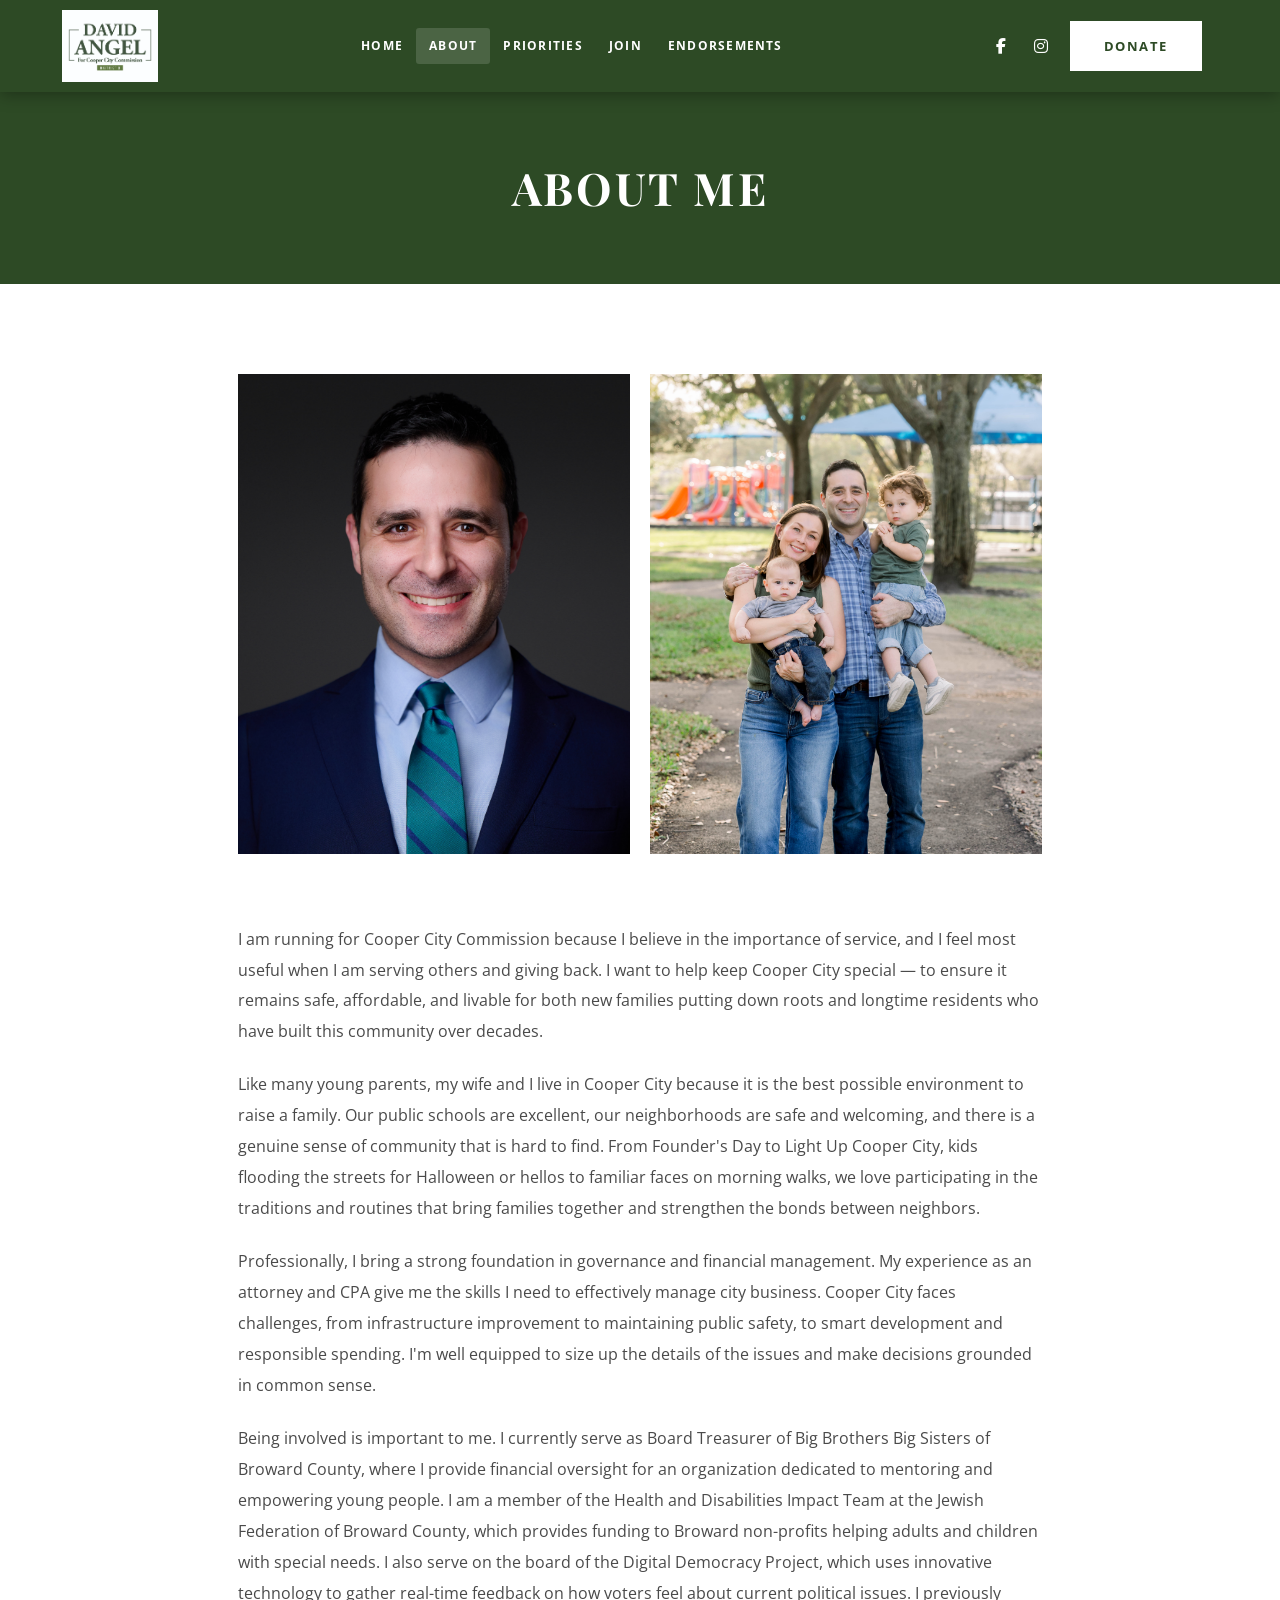
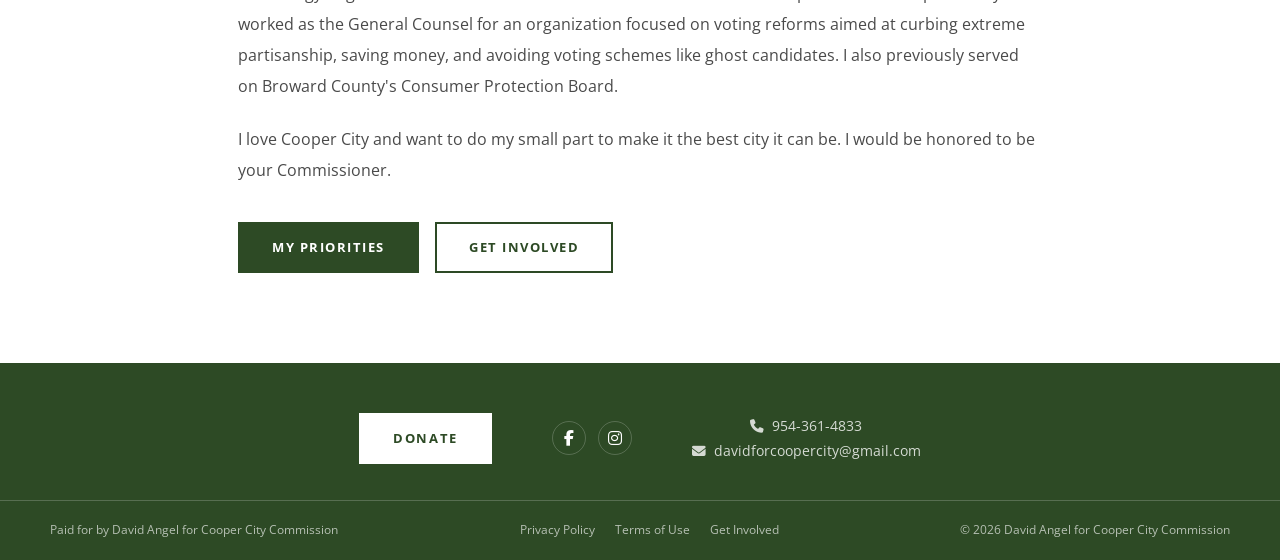
==== commit 20ca54b9: "third round of edits" ====
--- a/about.html
+++ b/about.html
@@ -19,7 +19,7 @@
     <div class="header-inner">
       <div class="logo">
         <a href="index.html" aria-label="David Angel for Cooper City Commission — Home">
-          <img src="images/angel-branding-final-green-copy.png" alt="David Angel for Cooper City Commission, District 3" />
+          <img src="images/angel-branding-final-white.jpg" alt="David Angel for Cooper City Commission, District 3" />
         </a>
       </div>
       <nav class="site-nav" id="site-nav" aria-label="Main navigation">
@@ -57,7 +57,7 @@
         <img src="images/full-family-for-about-me.jpg" alt="David Angel with his family at Cooper City park" />
       </div>
 
-      <div class="about-bio" style="text-align:center;">
+      <div class="about-bio" style="text-align:left;">
         <p>
           I am running for Cooper City Commission because I believe in the importance of service, and I feel most useful when I am serving others and giving back. I want to help keep Cooper City special — to ensure it remains safe, affordable, and livable for both new families putting down roots and longtime residents who have built this community over decades.
         </p>
@@ -78,7 +78,7 @@
           I love Cooper City and want to do my small part to make it the best city it can be. I would be honored to be your Commissioner.
         </p>
 
-        <div style="display:flex;gap:16px;flex-wrap:wrap;margin-top:36px;justify-content:center;">
+        <div style="display:flex;gap:16px;flex-wrap:wrap;margin-top:36px;justify-content:flex-start;">
           <a href="priorities.html" class="btn btn-green">My Priorities</a>
           <a href="join.html" class="btn btn-outline-green">Get Involved</a>
         </div>
@@ -93,10 +93,10 @@
       <div class="footer-top-inner">
         <div class="footer-donate">
           <a href="https://secure.anedot.com/david-angel-for-cooper-city-commission-9b75504b-1ee2-4fb7-9f40-5813d05e047b/davidangelforcoopercity?exitIntent=true" class="btn btn-white footer-donate-btn">Donate</a>
-          <div class="footer-social" aria-label="Social media">
-            <a href="https://www.facebook.com/davidangelforcoopercity/" aria-label="Facebook" target="_blank" rel="noopener"><i class="fab fa-facebook-f"></i></a>
-            <a href="https://www.instagram.com/davidforcoopercity/" aria-label="Instagram" target="_blank" rel="noopener"><i class="fab fa-instagram"></i></a>
-          </div>
+        </div>
+        <div class="footer-social" aria-label="Social media">
+          <a href="https://www.facebook.com/davidangelforcoopercity/" aria-label="Facebook" target="_blank" rel="noopener"><i class="fab fa-facebook-f"></i></a>
+          <a href="https://www.instagram.com/davidforcoopercity/" aria-label="Instagram" target="_blank" rel="noopener"><i class="fab fa-instagram"></i></a>
         </div>
         <div class="footer-contact">
           <a href="tel:9543614833"><i class="fas fa-phone" aria-hidden="true"></i>&nbsp; 954-361-4833</a><br/>
--- a/css/styles.css
+++ b/css/styles.css
@@ -237,6 +237,8 @@
   display: flex;
   flex-direction: column;
   justify-content: center;
+  align-items: center;
+  text-align: center;
   padding: 70px 60px 70px 28px;
 }
 
@@ -288,6 +290,7 @@
   display: flex;
   gap: 24px;
   flex-wrap: wrap;
+  justify-content: center;
 }
 
 .hero-contact a {
@@ -301,7 +304,12 @@
 .hero-contact a i { color: var(--green); }
 .hero-contact a:hover { color: var(--green); }
 
-.hero-cta { display: flex; gap: 14px; flex-wrap: wrap; }
+.hero-cta {
+  display: flex;
+  gap: 14px;
+  flex-wrap: wrap;
+  justify-content: center;
+}
 
 .hero-image {
   position: relative;
@@ -311,8 +319,8 @@
 .hero-image img {
   width: 100%;
   height: 500px;
-  object-fit: cover;
-  object-position: top center;
+  object-fit: contain;
+  object-position: center top;
   border-radius: 2px;
 }
 
@@ -647,16 +655,17 @@
 .footer-top-inner {
   max-width: 1180px;
   margin: 0 auto;
-  display: grid;
-  grid-template-columns: auto 1fr;
-  gap: 40px;
-  align-items: center;
+  display: flex;
+  flex-direction: row;
+  align-items: center;
+  justify-content: center;
+  gap: 60px;
 }
 
 .footer-donate { text-align: center; }
 
 .footer-contact {
-  text-align: right;
+  text-align: center;
   font-size: 0.85rem;
   line-height: 1.9;
   opacity: 0.8;
@@ -669,7 +678,6 @@
 
 .footer-donate-btn {
   display: block;
-  margin-bottom: 16px;
 }
 
 .footer-social { display: flex; justify-content: center; gap: 12px; }
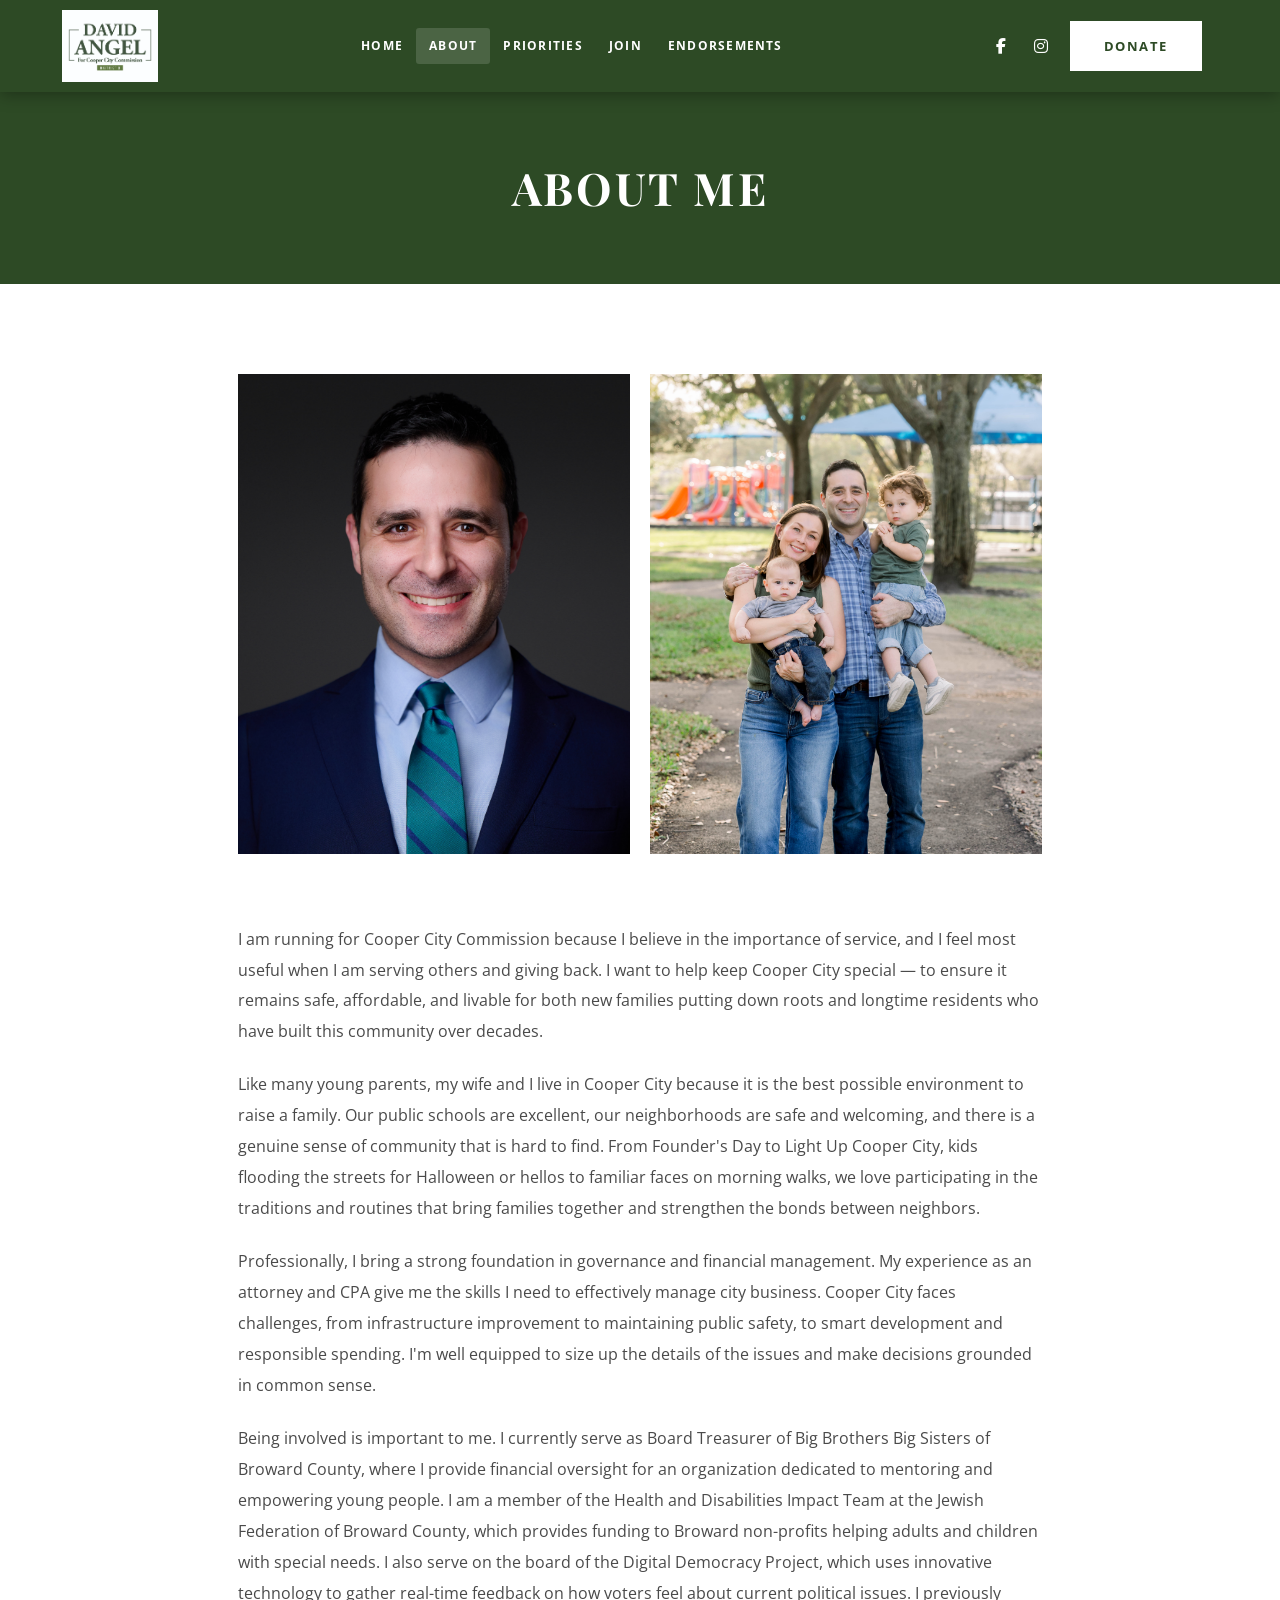
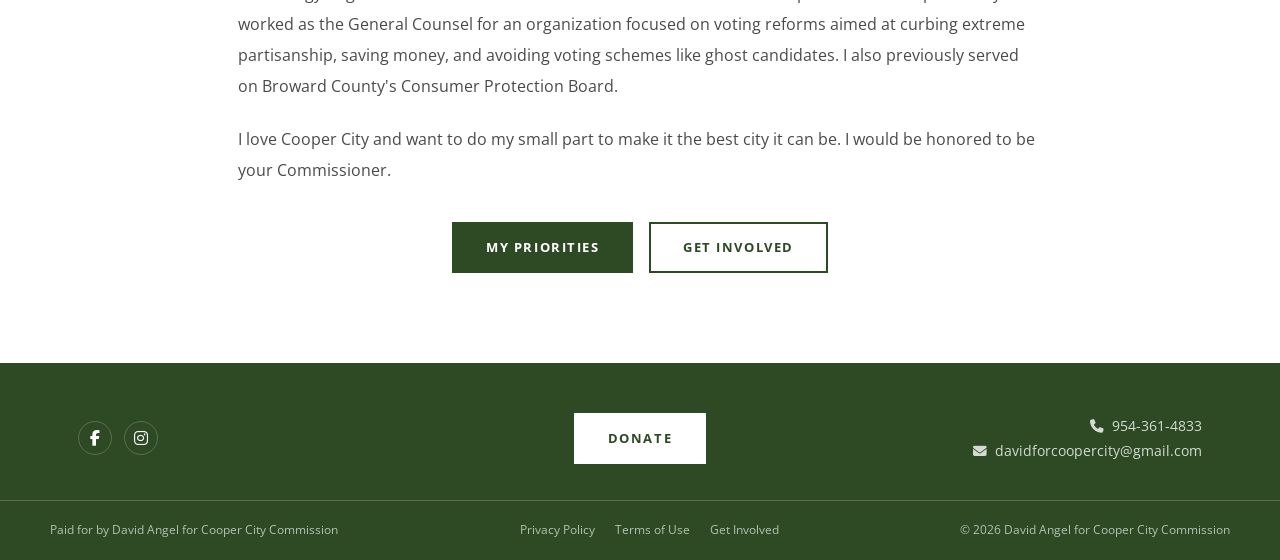
==== commit f40e0010: "4th time around ~ b. dylan" ====
--- a/about.html
+++ b/about.html
@@ -78,7 +78,7 @@
           I love Cooper City and want to do my small part to make it the best city it can be. I would be honored to be your Commissioner.
         </p>
 
-        <div style="display:flex;gap:16px;flex-wrap:wrap;margin-top:36px;justify-content:flex-start;">
+        <div style="display:flex;gap:16px;flex-wrap:wrap;margin-top:36px;justify-content:center;">
           <a href="priorities.html" class="btn btn-green">My Priorities</a>
           <a href="join.html" class="btn btn-outline-green">Get Involved</a>
         </div>
@@ -91,12 +91,12 @@
   <footer class="site-footer">
     <div class="footer-top">
       <div class="footer-top-inner">
-        <div class="footer-donate">
-          <a href="https://secure.anedot.com/david-angel-for-cooper-city-commission-9b75504b-1ee2-4fb7-9f40-5813d05e047b/davidangelforcoopercity?exitIntent=true" class="btn btn-white footer-donate-btn">Donate</a>
-        </div>
         <div class="footer-social" aria-label="Social media">
           <a href="https://www.facebook.com/davidangelforcoopercity/" aria-label="Facebook" target="_blank" rel="noopener"><i class="fab fa-facebook-f"></i></a>
           <a href="https://www.instagram.com/davidforcoopercity/" aria-label="Instagram" target="_blank" rel="noopener"><i class="fab fa-instagram"></i></a>
+        </div>
+        <div class="footer-donate">
+          <a href="https://secure.anedot.com/david-angel-for-cooper-city-commission-9b75504b-1ee2-4fb7-9f40-5813d05e047b/davidangelforcoopercity?exitIntent=true" class="btn btn-white footer-donate-btn">Donate</a>
         </div>
         <div class="footer-contact">
           <a href="tel:9543614833"><i class="fas fa-phone" aria-hidden="true"></i>&nbsp; 954-361-4833</a><br/>
--- a/css/styles.css
+++ b/css/styles.css
@@ -359,6 +359,8 @@
 /* ── SECTION: ABOUT INTRO (Home) ───────────────────────────── */
 .section-about {
   background: var(--white);
+  padding-left: 0;
+  padding-right: 0;
 }
 
 .section-about .col-text h2 {
@@ -655,17 +657,16 @@
 .footer-top-inner {
   max-width: 1180px;
   margin: 0 auto;
-  display: flex;
-  flex-direction: row;
-  align-items: center;
-  justify-content: center;
-  gap: 60px;
+  display: grid;
+  grid-template-columns: 1fr auto 1fr;
+  align-items: center;
+  padding: 0 28px;
 }
 
 .footer-donate { text-align: center; }
 
 .footer-contact {
-  text-align: center;
+  text-align: right;
   font-size: 0.85rem;
   line-height: 1.9;
   opacity: 0.8;
@@ -680,7 +681,7 @@
   display: block;
 }
 
-.footer-social { display: flex; justify-content: center; gap: 12px; }
+.footer-social { display: flex; justify-content: flex-start; gap: 12px; }
 
 .footer-social a {
   color: var(--white);
